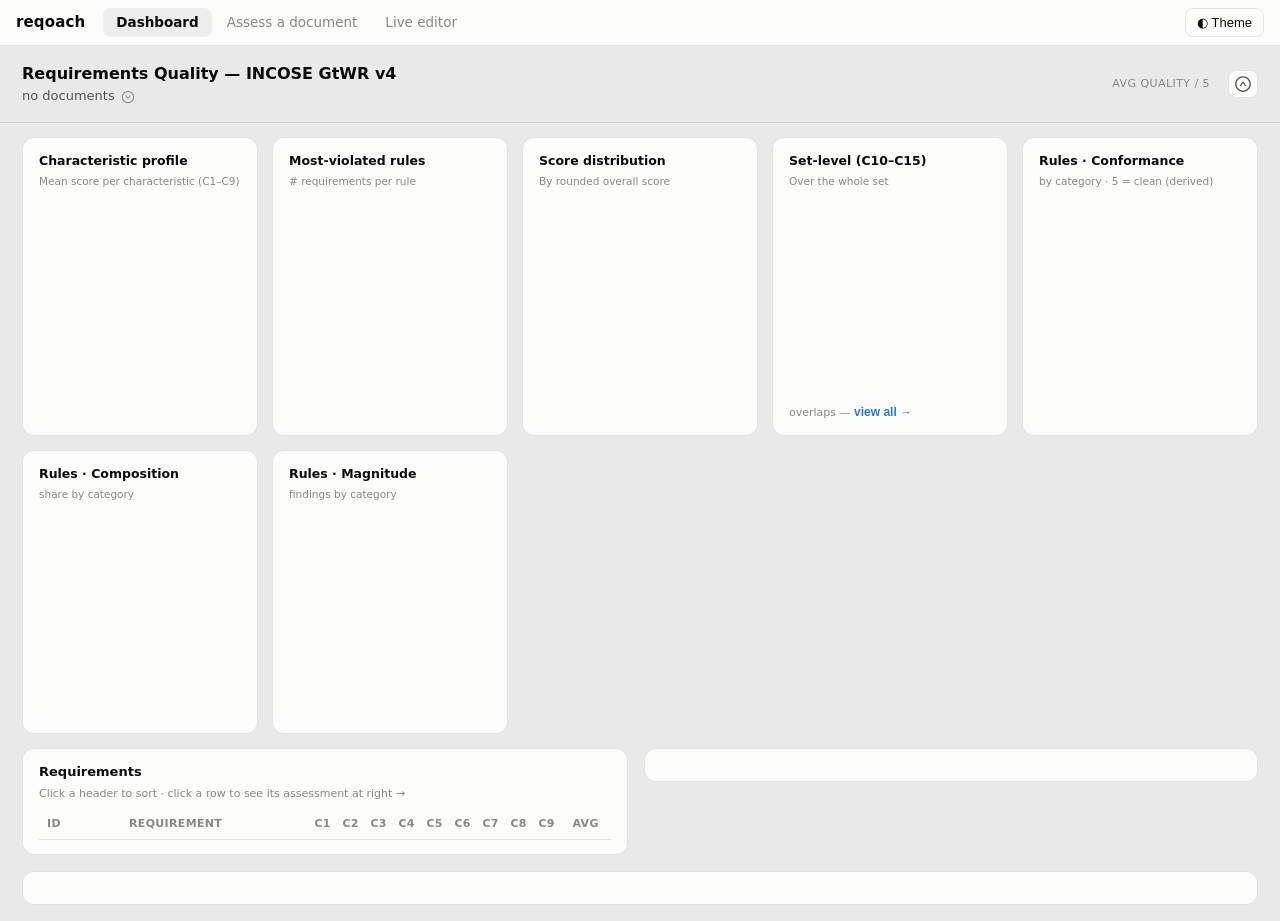
==== frontend/index.html @ 4225b370 "More UI/UX improvements" ====
<!DOCTYPE html>
<html lang="en" data-theme="light">
<head>
<meta charset="utf-8">
<meta name="viewport" content="width=device-width, initial-scale=1">
<title>Requirements Quality — INCOSE Assessment</title>
<style>
  :root{
    --surface:#fcfcfb; --plane:#e9e9e9; --ink:#0b0b0b; --ink2:#52514e; --muted:#898781;
    --grid:#e1e0d9; --axis:#c3c2b7; --border:rgba(11,11,11,.10);
    --accent:#2a78d6;
    --s1:#d03b3b; --s2:#ec835a; --s3:#fab219; --s4:#6bbf59; --s5:#0ca30c;
  }
  html[data-theme="dark"]{
    --surface:#1a1a19; --plane:#0d0d0d; --ink:#fff; --ink2:#c3c2b7; --muted:#898781;
    --grid:#2c2c2a; --axis:#383835; --border:rgba(255,255,255,.10);
    --accent:#3987e5;
    --s1:#d03b3b; --s2:#ec835a; --s3:#fab219; --s4:#6bbf59; --s5:#0ca30c;
  }
  *{box-sizing:border-box}
  /* Fixed-viewport dashboard: the page never scrolls; the bottom panels fill the
     remaining height and scroll internally, adjusting to any resize. */
  body{margin:0;background:var(--plane);color:var(--ink);
    font-family:system-ui,-apple-system,"Segoe UI",sans-serif;font-size:14px;line-height:1.45;
    overflow-y:hidden;height:100vh;display:flex;flex-direction:column}
  header{display:flex;align-items:center;gap:18px;padding:16px 22px;border-bottom:1px solid var(--border);flex:none}
  header h1{font-size:16px;margin:0;font-weight:600}
  header .doc{color:var(--ink2);font-size:13px}
  .health{margin-left:auto;text-align:right}
  .health .n{font-size:30px;font-weight:700;line-height:1}
  .health .l{color:var(--muted);font-size:11px;text-transform:uppercase;letter-spacing:.04em}
  .toggle{border:1px solid var(--border);background:var(--surface);color:var(--ink);
    border-radius:8px;padding:7px 12px;cursor:pointer;font-size:13px}
  /* The document subtitle IS the picker: a native select styled as plain title
     text, with a caret drawn by the wrapper at the right of the selected name.
     app.js sizes the select to the selected option so the caret hugs the text. */
  .doctitle{position:relative;display:inline-flex;align-items:center;margin-top:1px}
  .doctitle::after{content:'';position:absolute;right:4px;top:50%;transform:translateY(-50%);
    pointer-events:none;width:14px;height:14px;background:var(--muted);
    -webkit-mask:url(icons/down-circle-outlined.svg) center/contain no-repeat;
            mask:url(icons/down-circle-outlined.svg) center/contain no-repeat}
  .doctitle select{appearance:none;-webkit-appearance:none;background:transparent;border:none;
    outline:none;color:var(--ink2);font:inherit;font-size:13px;line-height:1.3;
    padding:1px 22px 1px 0;margin:0;max-width:560px;white-space:nowrap;overflow:hidden;
    text-overflow:ellipsis;cursor:pointer}
  .doctitle select:hover{color:var(--ink)}
  .doctitle select:focus-visible{outline:2px solid var(--accent);outline-offset:2px;border-radius:4px}
  /* the popup list options must carry the theme colors, else they're invisible
     (light text on the browser's default white) until hovered in dark mode */
  .doctitle select option{background:var(--surface);color:var(--ink)}
  /* Consolidated page (no overlay/slide): a full-width row of summary charts on
     top, then the requirements table (left) + selected-requirement detail (right). */
  /* Three panels across the bottom: table | requirement detail (C|R) | suggestions.
     Detail is ~20% narrower than before to make room for the suggestions panel. */
  :root{--detail-w:min(820px,48vw); --sugg-w:min(370px,22vw)}
  /* All summary charts in one row; auto-fit wraps them onto more rows as the
     screen shrinks (7 across on wide screens, down to 1 on mobile). */
  .charts{display:grid;grid-template-columns:repeat(auto-fit,minmax(208px,1fr));gap:14px;padding:14px 22px 0;flex:none}
  .charts .chart{height:210px}
  .charts .card h2{font-size:12.5px}
  .charts .card .sub{font-size:10.5px;margin-bottom:6px}
  .charts .opt{color:var(--muted);font-weight:400}
  body.charts-collapsed .charts{display:none}          /* caret in the header collapses the chart row */
  .caret{border:1px solid var(--border);background:var(--surface);border-radius:8px;
    width:30px;height:28px;padding:0;cursor:pointer;display:inline-grid;place-items:center}
  .caret::before{content:'';width:18px;height:18px;background:var(--ink2);
    -webkit-mask:url(icons/up-circle-outlined.svg) center/contain no-repeat;
            mask:url(icons/up-circle-outlined.svg) center/contain no-repeat}
  .caret:hover{background:var(--plane)}
  /* charts visible → up-circle (click to collapse); collapsed → down-circle (click to expand) */
  body.charts-collapsed .caret::before{
    -webkit-mask-image:url(icons/down-circle-outlined.svg);
            mask-image:url(icons/down-circle-outlined.svg)}
  /* Bottom panels fill the remaining viewport height and scroll internally. */
  .split{display:flex;gap:16px;align-items:stretch;padding:14px 22px 16px;flex:1;min-height:0}
  .list-col{flex:1;min-width:0;display:flex;flex-direction:column}
  .list-col > .card{flex:1;min-height:0;display:flex;flex-direction:column}
  .tablewrap{flex:1;min-height:0;overflow:auto}
  .list-col thead th{position:sticky;top:0;background:var(--surface);z-index:1}
  /* requirement text column takes ALL remaining width (score columns stay content-sized);
     text is clamped to 3 lines, full text on hover title */
  /* Fixed layout: ID + score columns have set widths; the requirement column
     (col 2) takes ALL remaining width — so nothing overflows/clips at any size. */
  .list-col table{table-layout:fixed}
  .list-col th, .list-col td{white-space:nowrap;overflow:hidden}
  .list-col td:first-child, .list-col th:first-child{width:82px;padding-right:4px}
  .list-col td:nth-child(n+3):not(:last-child), .list-col th:nth-child(n+3):not(:last-child){width:28px;padding:6px 2px;text-align:center}
  .list-col td:last-child, .list-col th:last-child{width:50px;padding:6px 2px;text-align:center}
  .list-col td:nth-child(n+3) .badge{min-width:20px;padding:1px 3px;font-size:12px}
  .list-col td:nth-child(2){white-space:normal}
  .rtxt{display:-webkit-box;-webkit-line-clamp:3;-webkit-box-orient:vertical;overflow:hidden;line-height:1.4}
  @media (max-width:960px){.split{flex-direction:column} .tablewrap{max-height:none}}
  .grid{display:grid;grid-template-columns:1fr 1fr;gap:16px}
  .card{background:var(--surface);border:1px solid var(--border);border-radius:12px;padding:14px 16px}
  .card h2{font-size:13px;margin:0 0 4px;font-weight:600}
  .card .sub{color:var(--muted);font-size:11px;margin-bottom:8px}
  .chart{width:100%;height:290px}
  .full{grid-column:1/3}
  .rulecharts{display:grid;grid-template-columns:1fr 1fr 1fr;gap:16px;margin-top:6px}
  @media (max-width:900px){.rulecharts{grid-template-columns:1fr}}
  .rc-t{font-size:12px;font-weight:600;color:var(--ink2);text-align:center;margin-bottom:2px}
  .rc-t span{color:var(--muted);font-weight:400;font-size:11px}
  table{width:100%;border-collapse:collapse;font-size:13px}
  th,td{text-align:left;padding:7px 8px;border-bottom:1px solid var(--grid)}
  th{color:var(--muted);font-weight:600;font-size:11px;text-transform:uppercase;letter-spacing:.03em}
  th[data-key]{cursor:pointer;user-select:none;white-space:nowrap} th[data-key]:hover{color:var(--ink2)}
  th.sorted{color:var(--ink)} th .ind{color:var(--accent)}
  tr.req{cursor:pointer} tr.req:hover td{background:var(--plane)}
  /* selected requirement: keep a clear, persistent selection bar while its panel is open */
  tr.req.sel td{background:color-mix(in srgb, var(--accent) 12%, var(--surface))}
  tr.req.sel td:first-child{box-shadow:inset 3px 0 0 var(--accent)}
  tr.req.sel td{border-bottom-color:transparent}
  .badge{display:inline-block;min-width:26px;text-align:center;border-radius:6px;
    padding:2px 6px;color:#fff;font-variant-numeric:tabular-nums;font-weight:600}
  /* Detail + suggestions columns: fill the split height and scroll internally. */
  .detail-col, .sugg-col{flex:none;background:var(--surface);
    border:1px solid var(--border);border-radius:12px;padding:16px 18px;overflow:auto}
  /* Detail column: the head (requirement text + the two radars) stays fixed; only
     the cards/findings below scroll. */
  .detail-col{width:var(--detail-w);overflow:hidden;display:flex;flex-direction:column}
  .detail-col > #drawerBody{flex:1;min-height:0;display:flex;flex-direction:column}
  .detail-head{flex:none}
  .dcharts{display:grid;grid-template-columns:1fr 1fr;gap:18px;margin-top:6px}
  .detail-scroll{flex:1;min-height:0;overflow:auto;display:grid;grid-template-columns:1fr 1fr;gap:18px;margin-top:8px}
  /* single-column scroll body for the rule-centric / overlaps panels (they fill #drawerBody
     directly, which is a fixed-height flex column, so they need their own scroll region) */
  .panel-scroll{flex:1;min-height:0;overflow:auto}
  .sugg-col{width:var(--sugg-w)}
  .detail-col[hidden]{display:none}
  .suggh{margin:0 0 8px;font-size:11px;text-transform:uppercase;letter-spacing:.06em;color:var(--muted);
    padding-bottom:6px;border-bottom:1px solid var(--grid)}
  /* Below 1320px the three columns don't fit — revert to a normal scrolling page. */
  @media (max-width:1320px){
    body{overflow-y:auto;height:auto;display:block}
    .split{flex-wrap:wrap;align-items:flex-start}
    .list-col,.list-col>.card{height:auto;display:block}
    .tablewrap{flex:none;max-height:70vh}
    .detail-col,.sugg-col{height:auto;overflow:visible}
    .detail-col{display:block} .detail-col>#drawerBody{display:block} .detail-scroll{overflow:visible}
    .sugg-col{width:100%}
  }
  @media (max-width:960px){.detail-col,.sugg-col{width:100%}}
  .drawer .close{float:right;cursor:pointer;color:var(--muted);border:none;background:none;font-size:18px}
  .drawer h3{margin:0 0 2px;font-size:15px}
  .rtext{background:var(--plane);border:1px solid var(--border);border-radius:8px;padding:11px 13px;margin:10px 0;line-height:1.75}
  /* requirement detail: C and R as peer columns under the requirement text */
  .cols{display:grid;grid-template-columns:1fr 1fr;gap:18px;align-items:start;margin-top:6px}
  @media (max-width:820px){.cols{grid-template-columns:1fr}}
  .col h4{margin:0 0 8px;font-size:11px;text-transform:uppercase;letter-spacing:.06em;color:var(--muted);
    display:flex;align-items:center;gap:8px;padding-bottom:6px;border-bottom:1px solid var(--grid)}
  .col h4 .meta{margin-left:auto;font-weight:400;letter-spacing:0;text-transform:none;font-size:11.5px}
  .cchar{border:1px solid var(--grid);border-radius:8px;padding:8px 10px;margin:6px 0}
  .cchar .top{display:flex;align-items:center;gap:8px}
  .cchar .name{font-weight:600}
  .cchar .rules{color:var(--muted);font-size:12px;margin-left:auto}
  .cchar .just{color:var(--ink2);font-size:12.5px;margin-top:4px}
  .cchar .ev{font-size:12px;color:var(--s1);margin-top:3px}
  /* R findings column */
  .rcat{font-size:10.5px;text-transform:uppercase;letter-spacing:.05em;color:var(--muted);margin:12px 0 2px;font-weight:600}
  .rcat:first-child{margin-top:0}
  .rfind{border:1px solid var(--grid);border-radius:8px;padding:8px 10px;margin:6px 0;transition:box-shadow .12s}
  .rfind.det{border-left:3px solid var(--accent)}
  .rfind.llm{border-left:3px dashed var(--axis)}
  .rfind.active{box-shadow:0 0 0 2px var(--accent)}
  .rfind .rtop{display:flex;align-items:baseline;gap:8px}
  .rfind .rid{font-weight:600} .rfind .rnm{color:var(--ink2)}
  .rfind .src{margin-left:auto;font-size:10px;text-transform:uppercase;letter-spacing:.03em;color:var(--muted)}
  .rfind .guide{color:var(--ink2);font-size:12px;margin-top:3px}
  .rfind .terms{margin-top:6px;display:flex;flex-wrap:wrap;gap:5px}
  .term{background:var(--plane);border:1px solid var(--border);border-radius:5px;padding:1px 7px;
    font-size:12px;color:var(--s1);font-family:ui-monospace,SFMono-Regular,Menlo,monospace}
  .rnone{color:var(--muted);font-size:12.5px;padding:6px 2px}
  /* inline highlight of offending spans in the requirement text (--s1 is stable across themes) */
  .hl{background:rgba(208,59,59,.14);border-bottom:2px solid var(--s1);border-radius:2px;cursor:help}
  .hl.active{background:rgba(208,59,59,.32)}
  .rclick{cursor:pointer} .rclick:hover .rid{text-decoration:underline}
  .muted{color:var(--muted)}
  .linkbtn{border:none;background:none;color:var(--accent);cursor:pointer;font-size:12px;padding:0;font-weight:600}
  .linkbtn:hover{text-decoration:underline}
  .ovpair .top{display:flex;gap:8px} .ovpair .sc{margin-left:auto;color:var(--muted)}
</style>
<script>document.documentElement.dataset.theme=localStorage.getItem('reqoach-theme')||'light';</script>
<link rel="stylesheet" href="css/nav.css">
</head>
<body>
<header>
  <div><h1>Requirements Quality — INCOSE GtWR v4</h1>
    <div class="doctitle"><select id="docsel" title="Select document"></select></div></div>
  <div class="health"><div class="n" id="health"></div><div class="l">avg quality / 5</div></div>
  <button class="caret" id="chartsToggle" title="Collapse / expand the chart row"></button>
</header>
<section class="charts">
  <div class="card"><h2>Characteristic profile</h2>
    <div class="sub">Mean score per characteristic (C1–C9)</div>
    <div class="chart" id="radar"></div></div>
  <div class="card"><h2>Most-violated rules</h2>
    <div class="sub"># requirements per rule</div>
    <div class="chart" id="rules"></div></div>
  <div class="card"><h2>Score distribution</h2>
    <div class="sub">By rounded overall score</div>
    <div class="chart" id="dist"></div></div>
  <div class="card"><h2>Set-level (C10–C15)</h2>
    <div class="sub">Over the whole set</div>
    <div class="chart" id="setlevel"></div>
    <div class="muted" style="font-size:11px"><span id="ovcount"></span> overlaps —
      <button id="ovBtn" class="linkbtn">view all →</button></div></div>
  <div class="card"><h2>Rules · Conformance</h2>
    <div class="sub">by category · 5 = clean (derived)</div>
    <div class="chart" id="rcat_radar"></div></div>
  <div class="card"><h2>Rules · Composition</h2>
    <div class="sub">share by category</div>
    <div class="chart" id="rcat_donut"></div></div>
  <div class="card"><h2>Rules · Magnitude</h2>
    <div class="sub">findings by category</div>
    <div class="chart" id="rcat_bar"></div></div>
</section>

<div class="split">
  <div class="list-col">
    <div class="card"><h2>Requirements</h2>
      <div class="sub">Click a header to sort · click a row to see its assessment at right →</div>
      <div class="tablewrap"><table><thead><tr>
        <th data-key="req_id">ID<span class="ind"></span></th>
        <th data-key="text">Requirement<span class="ind"></span></th>
        <th data-key="C1">C1<span class="ind"></span></th><th data-key="C2">C2<span class="ind"></span></th>
        <th data-key="C3">C3<span class="ind"></span></th><th data-key="C4">C4<span class="ind"></span></th>
        <th data-key="C5">C5<span class="ind"></span></th><th data-key="C6">C6<span class="ind"></span></th>
        <th data-key="C7">C7<span class="ind"></span></th><th data-key="C8">C8<span class="ind"></span></th>
        <th data-key="C9">C9<span class="ind"></span></th>
        <th data-key="overall">Avg<span class="ind"></span></th>
      </tr></thead><tbody id="reqrows"></tbody></table></div></div>
  </div>
  <aside class="detail-col" id="drawer"><div id="drawerBody"></div></aside>
  <aside class="sugg-col" id="suggcol"><div id="suggBody"></div></aside>
</div>

<script src="vendor/echarts.min.js"></script>
<!-- Multi-document: app.js fetches data/index.json then the selected scorecard.
     The self-contained build (build_preview.py) injects window.SCORECARD here. -->
<script src="js/app.js"></script>
<script src="js/nav.js"></script>
</body>
</html>
---- frontend/css/nav.css ----
/* Shared top navigation for all reqoach pages (dashboard, ingest, monitor,
   editor). Injected by js/nav.js. Uses fallback var chains so it themes
   correctly whether a page defines the dashboard var names (--ink/--muted/
   --border/--surface) or the editor/monitor names (--fg/--mut/--line/--panel). */
.reqoach-nav{
  display:flex; align-items:center; gap:2px;
  padding:0 16px; height:46px;
  background:var(--panel, var(--surface, #fff));
  border-bottom:1px solid var(--line, var(--border, rgba(128,128,128,.2)));
  position:sticky; top:0; z-index:100;
  font:14px/1 system-ui,-apple-system,"Segoe UI",sans-serif;
}
.reqoach-nav .brand{
  font-weight:700; font-size:15px; letter-spacing:.01em; text-decoration:none;
  color:var(--fg, var(--ink, #111)); margin-right:16px;
}
.reqoach-nav a.item{
  color:var(--mut, var(--muted, #777)); text-decoration:none;
  padding:8px 13px; border-radius:8px; font-size:13.5px; white-space:nowrap;
}
.reqoach-nav a.item:hover{
  background:var(--panel2, rgba(128,128,128,.10));
  color:var(--fg, var(--ink, #111));
}
.reqoach-nav a.item.active{
  color:var(--fg, var(--ink, #111)); font-weight:600;
  background:var(--panel2, rgba(128,128,128,.12));
}
.reqoach-nav .spacer{flex:1}
.reqoach-nav .tbtn{
  border:1px solid var(--line, var(--border, rgba(128,128,128,.25)));
  background:transparent; color:var(--fg, var(--ink, #111));
  border-radius:8px; padding:6px 11px; cursor:pointer; font-size:13px;
}
.reqoach-nav .tbtn:hover{background:var(--panel2, rgba(128,128,128,.10))}

/* Scrollbars — noted panel style: thin, rounded, transparent track; the thumb is
   a translucent accent that appears when the scrollable area is hovered. Uses
   fallback var chains so it themes on every page (dashboard --accent, editor --acc). */
*{scrollbar-width:thin;scrollbar-color:transparent transparent}
*:hover{scrollbar-color:color-mix(in srgb, var(--accent, var(--acc, #6096e5)) 55%, transparent) transparent}
::-webkit-scrollbar{width:9px;height:9px}
::-webkit-scrollbar-track{background:transparent;margin:4px 0}
::-webkit-scrollbar-thumb{background:transparent;border-radius:5px;transition:background .2s ease}
:hover::-webkit-scrollbar-thumb{background:color-mix(in srgb, var(--accent, var(--acc, #6096e5)) 50%, transparent)}
::-webkit-scrollbar-thumb:hover{background:color-mix(in srgb, var(--accent, var(--acc, #6096e5)) 80%, transparent)}
::-webkit-scrollbar-corner{background:transparent}
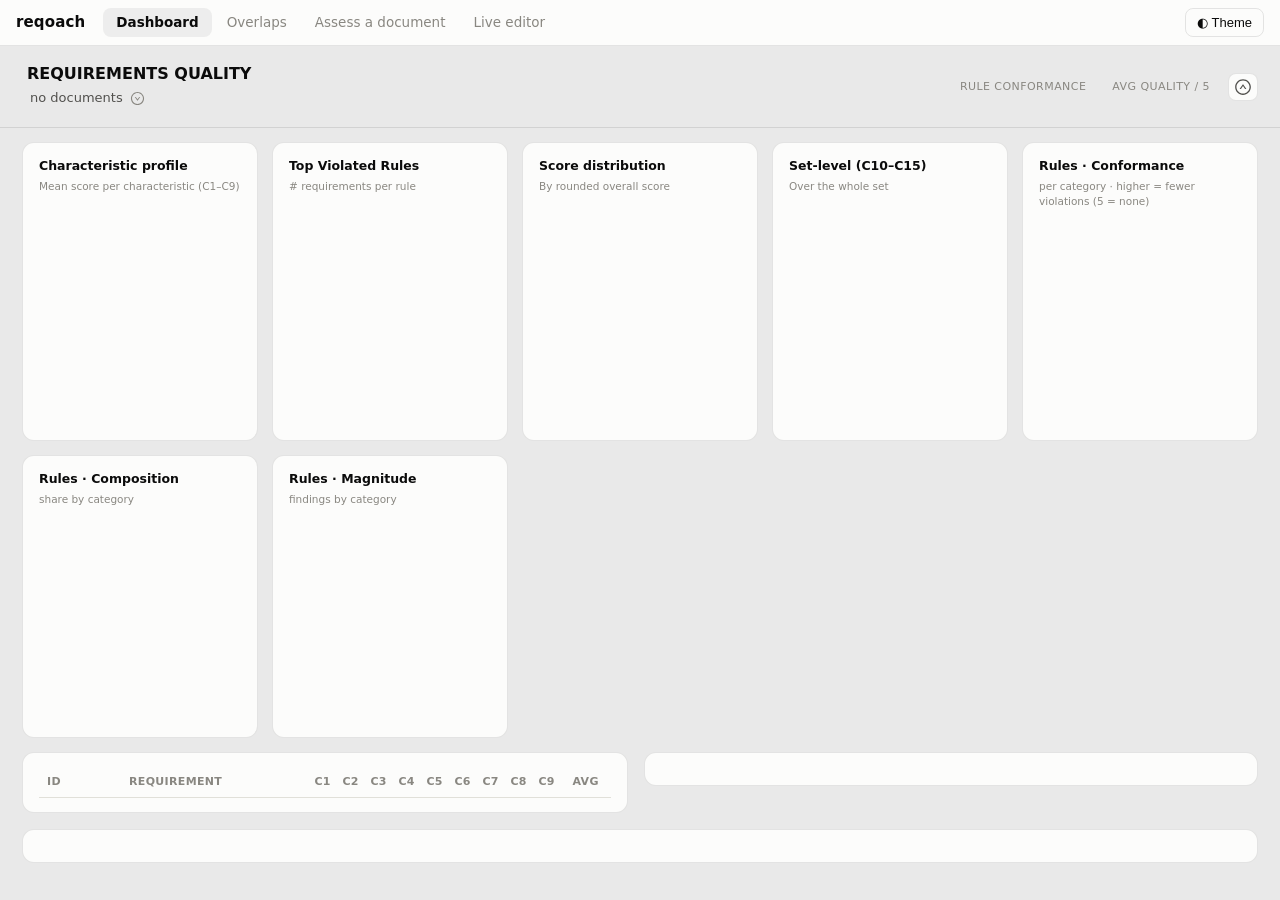
==== commit bf5ca7d7: "Several UI/UX fixes" ====
--- a/frontend/index.html
+++ b/frontend/index.html
@@ -3,7 +3,7 @@
 <head>
 <meta charset="utf-8">
 <meta name="viewport" content="width=device-width, initial-scale=1">
-<title>Requirements Quality — INCOSE Assessment</title>
+<title>reqoach</title>
 <style>
   :root{
     --surface:#fcfcfb; --plane:#e9e9e9; --ink:#0b0b0b; --ink2:#52514e; --muted:#898781;
@@ -24,30 +24,36 @@
     font-family:system-ui,-apple-system,"Segoe UI",sans-serif;font-size:14px;line-height:1.45;
     overflow-y:hidden;height:100vh;display:flex;flex-direction:column}
   header{display:flex;align-items:center;gap:18px;padding:16px 22px;border-bottom:1px solid var(--border);flex:none}
-  header h1{font-size:16px;margin:0;font-weight:600}
+  header h1{font-size:16px;margin:0 0 0 5px;font-weight:600}
   header .doc{color:var(--ink2);font-size:13px}
-  .health{margin-left:auto;text-align:right}
+  .hwrap{margin-left:auto;display:flex;gap:26px;align-items:flex-start}
+  .health{text-align:right}
   .health .n{font-size:30px;font-weight:700;line-height:1}
   .health .l{color:var(--muted);font-size:11px;text-transform:uppercase;letter-spacing:.04em}
   .toggle{border:1px solid var(--border);background:var(--surface);color:var(--ink);
     border-radius:8px;padding:7px 12px;cursor:pointer;font-size:13px}
-  /* The document subtitle IS the picker: a native select styled as plain title
-     text, with a caret drawn by the wrapper at the right of the selected name.
-     app.js sizes the select to the selected option so the caret hugs the text. */
-  .doctitle{position:relative;display:inline-flex;align-items:center;margin-top:1px}
-  .doctitle::after{content:'';position:absolute;right:4px;top:50%;transform:translateY(-50%);
-    pointer-events:none;width:14px;height:14px;background:var(--muted);
+  /* The document subtitle IS the picker: a custom themed dropdown (a native
+     <select> popup can't be styled — it renders in the OS chrome). */
+  .docpick{position:relative;margin-top:1px}
+  .docpick-btn{display:inline-flex;align-items:center;gap:7px;max-width:620px;
+    background:transparent;border:1px solid transparent;border-radius:8px;
+    color:var(--ink2);font:inherit;font-size:13px;line-height:1.3;
+    padding:3px 8px 3px 7px;cursor:pointer;text-align:left}
+  .docpick-btn:hover{color:var(--ink);background:var(--plane)}
+  .docpick-label{white-space:nowrap;overflow:hidden;text-overflow:ellipsis}
+  .docpick-caret{width:15px;height:15px;flex:none;background:var(--muted);transition:transform .15s;
     -webkit-mask:url(icons/down-circle-outlined.svg) center/contain no-repeat;
             mask:url(icons/down-circle-outlined.svg) center/contain no-repeat}
-  .doctitle select{appearance:none;-webkit-appearance:none;background:transparent;border:none;
-    outline:none;color:var(--ink2);font:inherit;font-size:13px;line-height:1.3;
-    padding:1px 22px 1px 0;margin:0;max-width:560px;white-space:nowrap;overflow:hidden;
-    text-overflow:ellipsis;cursor:pointer}
-  .doctitle select:hover{color:var(--ink)}
-  .doctitle select:focus-visible{outline:2px solid var(--accent);outline-offset:2px;border-radius:4px}
-  /* the popup list options must carry the theme colors, else they're invisible
-     (light text on the browser's default white) until hovered in dark mode */
-  .doctitle select option{background:var(--surface);color:var(--ink)}
+  .docpick[data-open="true"] .docpick-caret{background:var(--accent);transform:rotate(180deg)}
+  .docpick-menu{position:absolute;top:calc(100% + 6px);left:0;z-index:200;
+    min-width:300px;max-width:560px;max-height:62vh;overflow:auto;
+    background:var(--surface);border:1px solid var(--border);border-radius:10px;
+    box-shadow:0 12px 34px rgba(0,0,0,.30);padding:6px}
+  .docpick-item{display:flex;align-items:baseline;gap:10px;padding:8px 11px;border-radius:7px;
+    cursor:pointer;color:var(--ink);font-size:13px;white-space:nowrap}
+  .docpick-item:hover{background:var(--plane)}
+  .docpick-item[aria-selected="true"]{background:color-mix(in srgb,var(--accent) 16%,var(--surface));font-weight:600}
+  .docpick-item .cnt{margin-left:auto;color:var(--muted);font-size:12px;font-variant-numeric:tabular-nums}
   /* Consolidated page (no overlay/slide): a full-width row of summary charts on
      top, then the requirements table (left) + selected-requirement detail (right). */
   /* Three panels across the bottom: table | requirement detail (C|R) | suggestions.
@@ -121,6 +127,10 @@
   .detail-col > #drawerBody{flex:1;min-height:0;display:flex;flex-direction:column}
   .detail-head{flex:none}
   .dcharts{display:grid;grid-template-columns:1fr 1fr;gap:18px;margin-top:6px}
+  /* a requirement detail shown in the (narrow) suggestions column: stack the radars */
+  .dcharts.stacked{grid-template-columns:1fr}
+  .sreq .rtext{margin:10px 0}
+  .sreq > .col{margin-top:10px}
   .detail-scroll{flex:1;min-height:0;overflow:auto;display:grid;grid-template-columns:1fr 1fr;gap:18px;margin-top:8px}
   /* single-column scroll body for the rule-centric / overlaps panels (they fill #drawerBody
      directly, which is a fixed-height flex column, so they need their own scroll region) */
@@ -166,9 +176,11 @@
   .rfind .rid{font-weight:600} .rfind .rnm{color:var(--ink2)}
   .rfind .src{margin-left:auto;font-size:10px;text-transform:uppercase;letter-spacing:.03em;color:var(--muted)}
   .rfind .guide{color:var(--ink2);font-size:12px;margin-top:3px}
-  .rfind .terms{margin-top:6px;display:flex;flex-wrap:wrap;gap:5px}
+  .terms{display:flex;flex-wrap:wrap;gap:5px}   /* chips wrap at the panel width, never overflow */
+  .rfind .terms{margin-top:6px}
   .term{background:var(--plane);border:1px solid var(--border);border-radius:5px;padding:1px 7px;
-    font-size:12px;color:var(--s1);font-family:ui-monospace,SFMono-Regular,Menlo,monospace}
+    font-size:12px;color:var(--s1);font-family:ui-monospace,SFMono-Regular,Menlo,monospace;
+    overflow-wrap:anywhere}
   .rnone{color:var(--muted);font-size:12.5px;padding:6px 2px}
   /* inline highlight of offending spans in the requirement text (--s1 is stable across themes) */
   .hl{background:rgba(208,59,59,.14);border-bottom:2px solid var(--s1);border-radius:2px;cursor:help}
@@ -184,16 +196,24 @@
 </head>
 <body>
 <header>
-  <div><h1>Requirements Quality — INCOSE GtWR v4</h1>
-    <div class="doctitle"><select id="docsel" title="Select document"></select></div></div>
-  <div class="health"><div class="n" id="health"></div><div class="l">avg quality / 5</div></div>
+  <div><h1>REQUIREMENTS QUALITY</h1>
+    <div class="docpick" id="docpick" data-open="false">
+      <button class="docpick-btn" id="docpickBtn" aria-haspopup="listbox" aria-expanded="false" title="Select document">
+        <span class="docpick-label" id="docpickLabel"></span><span class="docpick-caret"></span>
+      </button>
+      <div class="docpick-menu" id="docpickMenu" role="listbox" hidden></div>
+    </div></div>
+  <div class="hwrap">
+    <div class="health"><div class="n" id="ruleconf"></div><div class="l">rule conformance</div></div>
+    <div class="health"><div class="n" id="health"></div><div class="l">avg quality / 5</div></div>
+  </div>
   <button class="caret" id="chartsToggle" title="Collapse / expand the chart row"></button>
 </header>
 <section class="charts">
   <div class="card"><h2>Characteristic profile</h2>
     <div class="sub">Mean score per characteristic (C1–C9)</div>
     <div class="chart" id="radar"></div></div>
-  <div class="card"><h2>Most-violated rules</h2>
+  <div class="card"><h2>Top Violated Rules</h2>
     <div class="sub"># requirements per rule</div>
     <div class="chart" id="rules"></div></div>
   <div class="card"><h2>Score distribution</h2>
@@ -201,11 +221,9 @@
     <div class="chart" id="dist"></div></div>
   <div class="card"><h2>Set-level (C10–C15)</h2>
     <div class="sub">Over the whole set</div>
-    <div class="chart" id="setlevel"></div>
-    <div class="muted" style="font-size:11px"><span id="ovcount"></span> overlaps —
-      <button id="ovBtn" class="linkbtn">view all →</button></div></div>
+    <div class="chart" id="setlevel"></div></div>
   <div class="card"><h2>Rules · Conformance</h2>
-    <div class="sub">by category · 5 = clean (derived)</div>
+    <div class="sub">per category · higher = fewer violations (5 = none)</div>
     <div class="chart" id="rcat_radar"></div></div>
   <div class="card"><h2>Rules · Composition</h2>
     <div class="sub">share by category</div>
@@ -217,8 +235,7 @@
 
 <div class="split">
   <div class="list-col">
-    <div class="card"><h2>Requirements</h2>
-      <div class="sub">Click a header to sort · click a row to see its assessment at right →</div>
+    <div class="card">
       <div class="tablewrap"><table><thead><tr>
         <th data-key="req_id">ID<span class="ind"></span></th>
         <th data-key="text">Requirement<span class="ind"></span></th>
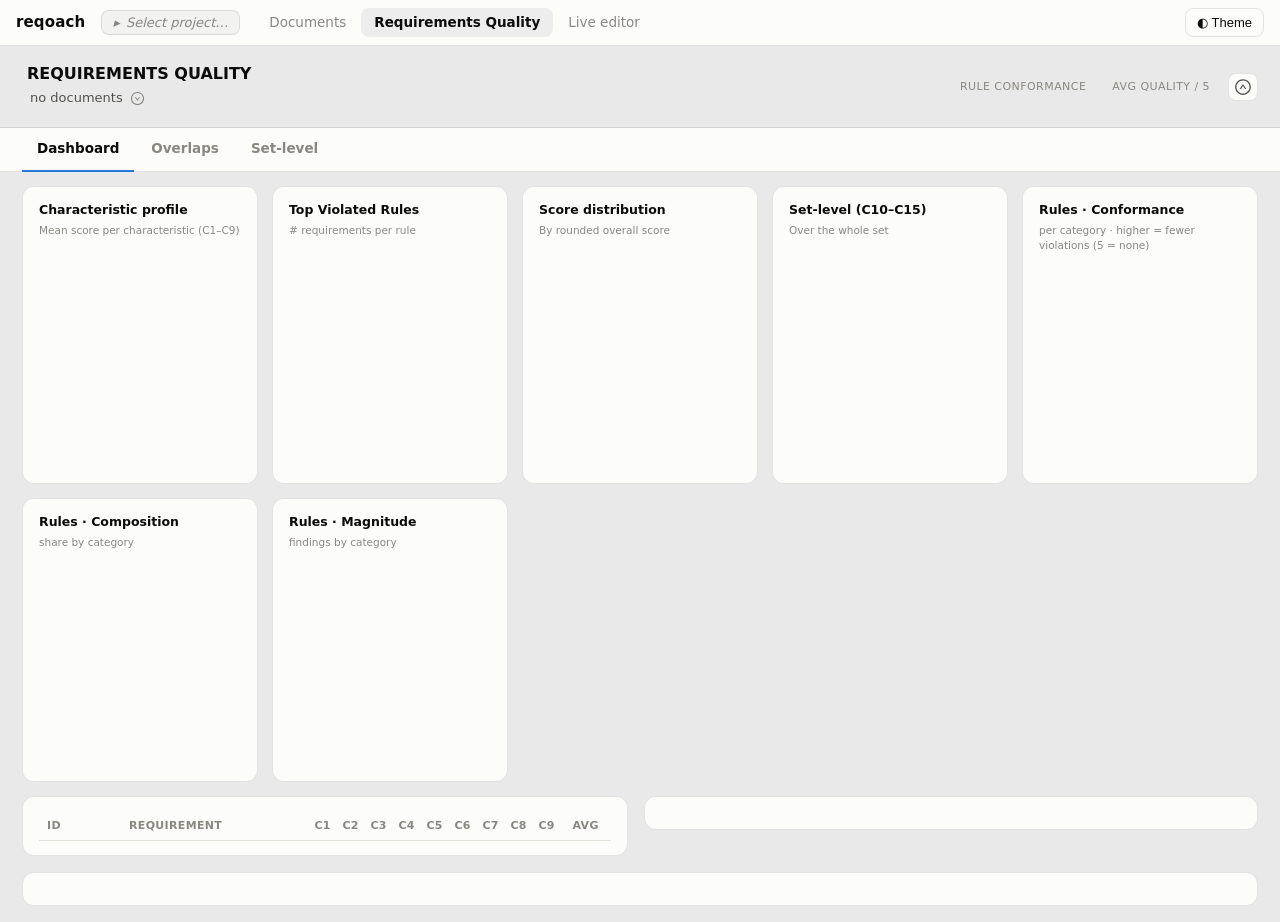
==== commit 1f32e4ea: "Edited files" ====
--- a/frontend/index.html
+++ b/frontend/index.html
@@ -189,7 +189,29 @@
   .muted{color:var(--muted)}
   .linkbtn{border:none;background:none;color:var(--accent);cursor:pointer;font-size:12px;padding:0;font-weight:600}
   .linkbtn:hover{text-decoration:underline}
-  .ovpair .top{display:flex;gap:8px} .ovpair .sc{margin-left:auto;color:var(--muted)}
+  /* Tabs: Dashboard | Overlaps | Set-level (no sliding panels) */
+  .tabbar{flex:none;display:flex;gap:2px;padding:0 22px;border-bottom:1px solid var(--border);background:var(--surface)}
+  .tabbtn{background:none;border:none;padding:11px 15px;color:var(--muted);font:inherit;font-size:13.5px;
+    font-weight:600;cursor:pointer;border-bottom:2px solid transparent;margin-bottom:-1px}
+  .tabbtn:hover{color:var(--ink)} .tabbtn.active{color:var(--ink);border-bottom-color:var(--accent)}
+  .tabpane{flex:1;min-height:0;display:flex;flex-direction:column}
+  .tabpane[hidden]{display:none}
+  #ovBody,#slBody{flex:1;min-height:0;overflow:auto;padding:18px 22px}
+  .paneintro{color:var(--muted);font-size:13px;margin-bottom:14px;max-width:820px}
+  .norun{margin:26px 22px;padding:18px 20px;border:1px solid var(--border);border-radius:11px;
+    background:var(--surface);color:var(--ink2);max-width:560px}
+  .norun b{color:var(--ink)}
+  .ovpair{background:var(--surface);border:1px solid var(--border);border-radius:11px;padding:13px 15px;margin:11px 0;max-width:1000px}
+  .ovpair .ovtop{display:flex;align-items:center;gap:10px;margin-bottom:9px}
+  .ovpair .ovids{font-weight:700;font-size:14px}
+  .ovpair .ovsc{margin-left:auto;min-width:44px;text-align:center;border-radius:6px;padding:2px 9px;
+    color:#fff;font-weight:700;font-size:13px;font-variant-numeric:tabular-nums}
+  .ovpair .ovreq{color:var(--ink2);font-size:13px;margin:5px 0;padding-left:11px;border-left:2px solid var(--grid)}
+  .ovpair .ovreq .rid{font-family:ui-monospace,SFMono-Regular,Menlo,monospace;color:var(--muted);font-size:12px;margin-right:7px}
+  .slcard{background:var(--surface);border:1px solid var(--border);border-radius:11px;padding:13px 15px;margin:10px 0;max-width:1000px}
+  .slcard .sltop{display:flex;align-items:center;gap:10px}
+  .slcard .slname{font-weight:700;font-size:14px}
+  .slcard .sljust{color:var(--ink2);font-size:13px;margin-top:7px}
 </style>
 <script>document.documentElement.dataset.theme=localStorage.getItem('reqoach-theme')||'light';</script>
 <link rel="stylesheet" href="css/nav.css">
@@ -209,6 +231,13 @@
   </div>
   <button class="caret" id="chartsToggle" title="Collapse / expand the chart row"></button>
 </header>
+<div class="tabbar" id="tabbar">
+  <button class="tabbtn active" data-tab="dashboard">Dashboard</button>
+  <button class="tabbtn" data-tab="overlaps">Overlaps</button>
+  <button class="tabbtn" data-tab="setlevel">Set-level</button>
+</div>
+<div class="norun" id="norun" hidden>No quality run yet for this project. Open <b>Documents</b> and click <b>▶ Run Quality</b>.</div>
+<div class="tabpane" id="tab-dashboard">
 <section class="charts">
   <div class="card"><h2>Characteristic profile</h2>
     <div class="sub">Mean score per characteristic (C1–C9)</div>
@@ -250,6 +279,9 @@
   <aside class="detail-col" id="drawer"><div id="drawerBody"></div></aside>
   <aside class="sugg-col" id="suggcol"><div id="suggBody"></div></aside>
 </div>
+</div><!-- /tab-dashboard -->
+<div class="tabpane" id="tab-overlaps" hidden><div id="ovBody"></div></div>
+<div class="tabpane" id="tab-setlevel" hidden><div id="slBody"></div></div>
 
 <script src="vendor/echarts.min.js"></script>
 <!-- Multi-document: app.js fetches data/index.json then the selected scorecard.
--- a/frontend/css/nav.css
+++ b/frontend/css/nav.css
@@ -12,8 +12,19 @@
 }
 .reqoach-nav .brand{
   font-weight:700; font-size:15px; letter-spacing:.01em; text-decoration:none;
-  color:var(--fg, var(--ink, #111)); margin-right:16px;
+  color:var(--fg, var(--ink, #111)); margin-right:14px;
 }
+.reqoach-nav .proj{
+  display:inline-flex; align-items:center; gap:6px; text-decoration:none;
+  color:var(--fg, var(--ink, #111)); font-size:13px; font-weight:600;
+  max-width:220px; white-space:nowrap; overflow:hidden; text-overflow:ellipsis;
+  padding:5px 11px; margin-right:14px; border-radius:8px;
+  border:1px solid var(--line, var(--border, rgba(128,128,128,.25)));
+  background:var(--panel2, rgba(128,128,128,.08));
+}
+.reqoach-nav .proj::before{ content:"▸ "; color:var(--mut, var(--muted, #888)); }
+.reqoach-nav .proj:hover{ border-color:var(--accent, var(--acc, #6096e5)); }
+.reqoach-nav .proj.none{ color:var(--mut, var(--muted, #888)); font-weight:500; font-style:italic; }
 .reqoach-nav a.item{
   color:var(--mut, var(--muted, #777)); text-decoration:none;
   padding:8px 13px; border-radius:8px; font-size:13.5px; white-space:nowrap;
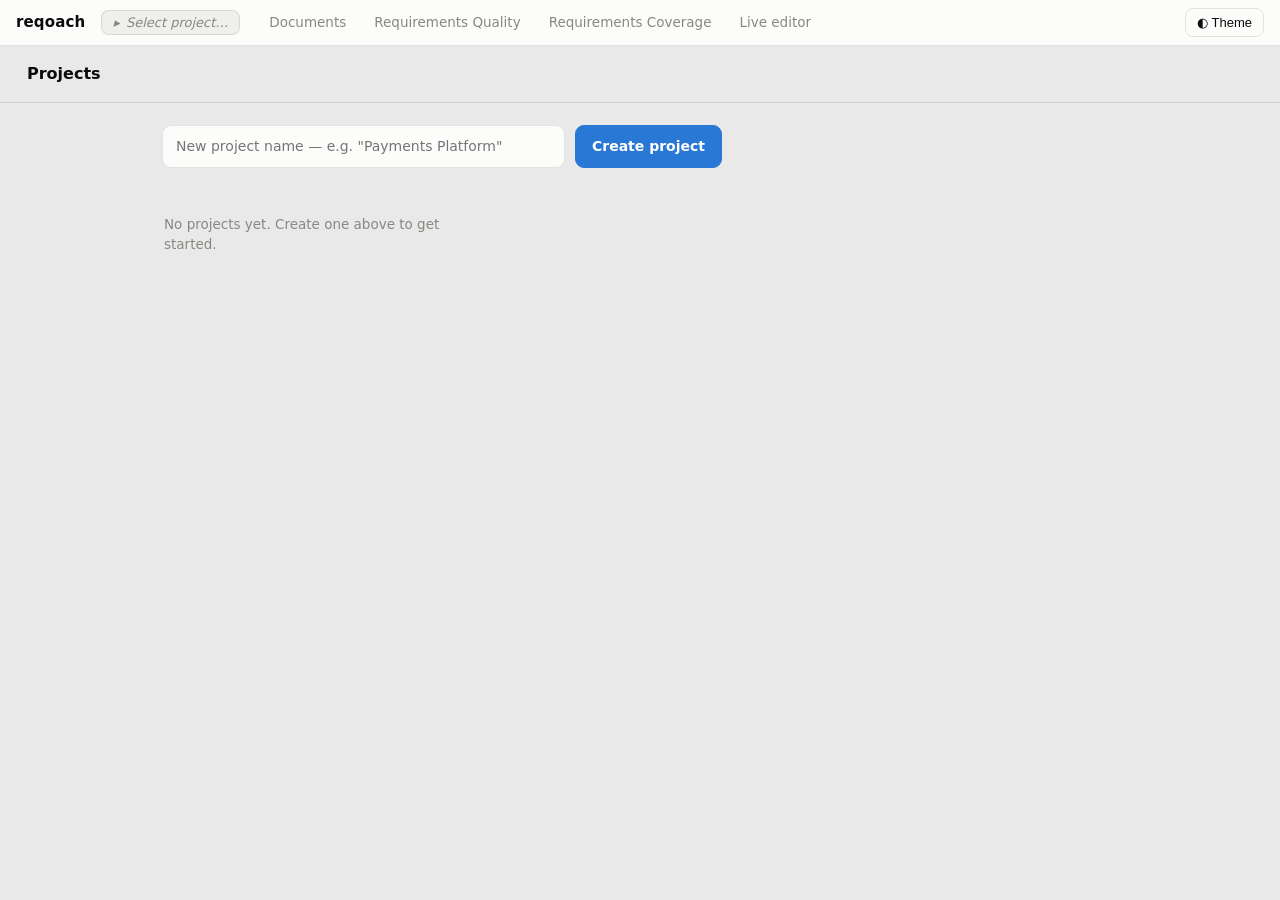
==== commit 5250accd: "Add Projects support" ====
--- a/frontend/index.html
+++ b/frontend/index.html
@@ -5,6 +5,9 @@
 <meta name="viewport" content="width=device-width, initial-scale=1">
 <title>reqoach</title>
 <style>
+  /* Hidden until app.js decides: reveal for a project/inlined build, or redirect to the
+     switcher with no flash. (Projects mode is project-scoped.) */
+  body{visibility:hidden}
   :root{
     --surface:#fcfcfb; --plane:#e9e9e9; --ink:#0b0b0b; --ink2:#52514e; --muted:#898781;
     --grid:#e1e0d9; --axis:#c3c2b7; --border:rgba(11,11,11,.10);
@@ -276,8 +279,8 @@
         <th data-key="overall">Avg<span class="ind"></span></th>
       </tr></thead><tbody id="reqrows"></tbody></table></div></div>
   </div>
+  <aside class="sugg-col" id="suggcol"><div id="suggBody"></div></aside>
   <aside class="detail-col" id="drawer"><div id="drawerBody"></div></aside>
-  <aside class="sugg-col" id="suggcol"><div id="suggBody"></div></aside>
 </div>
 </div><!-- /tab-dashboard -->
 <div class="tabpane" id="tab-overlaps" hidden><div id="ovBody"></div></div>
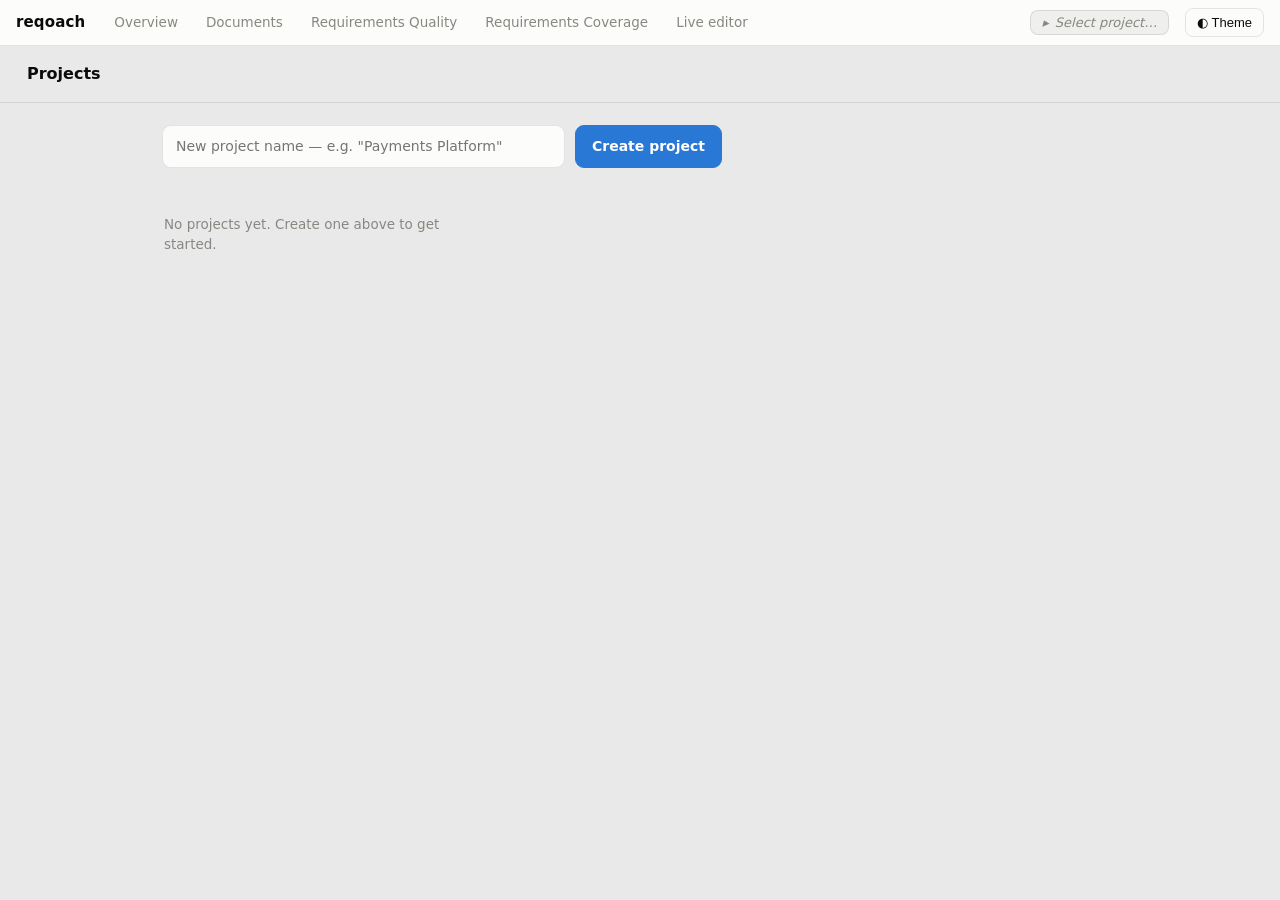
==== commit 24731b5a: "Dashboard UI/UX improvements" ====
--- a/frontend/index.html
+++ b/frontend/index.html
@@ -172,8 +172,7 @@
   .rcat{font-size:10.5px;text-transform:uppercase;letter-spacing:.05em;color:var(--muted);margin:12px 0 2px;font-weight:600}
   .rcat:first-child{margin-top:0}
   .rfind{border:1px solid var(--grid);border-radius:8px;padding:8px 10px;margin:6px 0;transition:box-shadow .12s}
-  .rfind.det{border-left:3px solid var(--accent)}
-  .rfind.llm{border-left:3px dashed var(--axis)}
+  /* deterministic vs judge-flagged is shown by the top-right label; no redundant left border */
   .rfind.active{box-shadow:0 0 0 2px var(--accent)}
   .rfind .rtop{display:flex;align-items:baseline;gap:8px}
   .rfind .rid{font-weight:600} .rfind .rnm{color:var(--ink2)}
@@ -193,7 +192,10 @@
   .linkbtn{border:none;background:none;color:var(--accent);cursor:pointer;font-size:12px;padding:0;font-weight:600}
   .linkbtn:hover{text-decoration:underline}
   /* Tabs: Dashboard | Overlaps | Set-level (no sliding panels) */
-  .tabbar{flex:none;display:flex;gap:2px;padding:0 22px;border-bottom:1px solid var(--border);background:var(--surface)}
+  .tabbar{flex:none;display:flex;align-items:center;gap:2px;padding:0 22px;border-bottom:1px solid var(--border);background:var(--surface)}
+  .tabbar .caret{margin-left:auto}                              /* push the chart toggle to the right */
+  /* the chart toggle only applies to the Dashboard tab's chart row */
+  body[data-tab="overlaps"] .tabbar .caret, body[data-tab="setlevel"] .tabbar .caret{display:none}
   .tabbtn{background:none;border:none;padding:11px 15px;color:var(--muted);font:inherit;font-size:13.5px;
     font-weight:600;cursor:pointer;border-bottom:2px solid transparent;margin-bottom:-1px}
   .tabbtn:hover{color:var(--ink)} .tabbtn.active{color:var(--ink);border-bottom-color:var(--accent)}
@@ -232,12 +234,12 @@
     <div class="health"><div class="n" id="ruleconf"></div><div class="l">rule conformance</div></div>
     <div class="health"><div class="n" id="health"></div><div class="l">avg quality / 5</div></div>
   </div>
-  <button class="caret" id="chartsToggle" title="Collapse / expand the chart row"></button>
 </header>
 <div class="tabbar" id="tabbar">
   <button class="tabbtn active" data-tab="dashboard">Dashboard</button>
   <button class="tabbtn" data-tab="overlaps">Overlaps</button>
   <button class="tabbtn" data-tab="setlevel">Set-level</button>
+  <button class="caret" id="chartsToggle" title="Collapse / expand the chart row"></button>
 </div>
 <div class="norun" id="norun" hidden>No quality run yet for this project. Open <b>Documents</b> and click <b>▶ Run Quality</b>.</div>
 <div class="tabpane" id="tab-dashboard">
@@ -279,8 +281,8 @@
         <th data-key="overall">Avg<span class="ind"></span></th>
       </tr></thead><tbody id="reqrows"></tbody></table></div></div>
   </div>
+  <aside class="detail-col" id="drawer"><div id="drawerBody"></div></aside>
   <aside class="sugg-col" id="suggcol"><div id="suggBody"></div></aside>
-  <aside class="detail-col" id="drawer"><div id="drawerBody"></div></aside>
 </div>
 </div><!-- /tab-dashboard -->
 <div class="tabpane" id="tab-overlaps" hidden><div id="ovBody"></div></div>
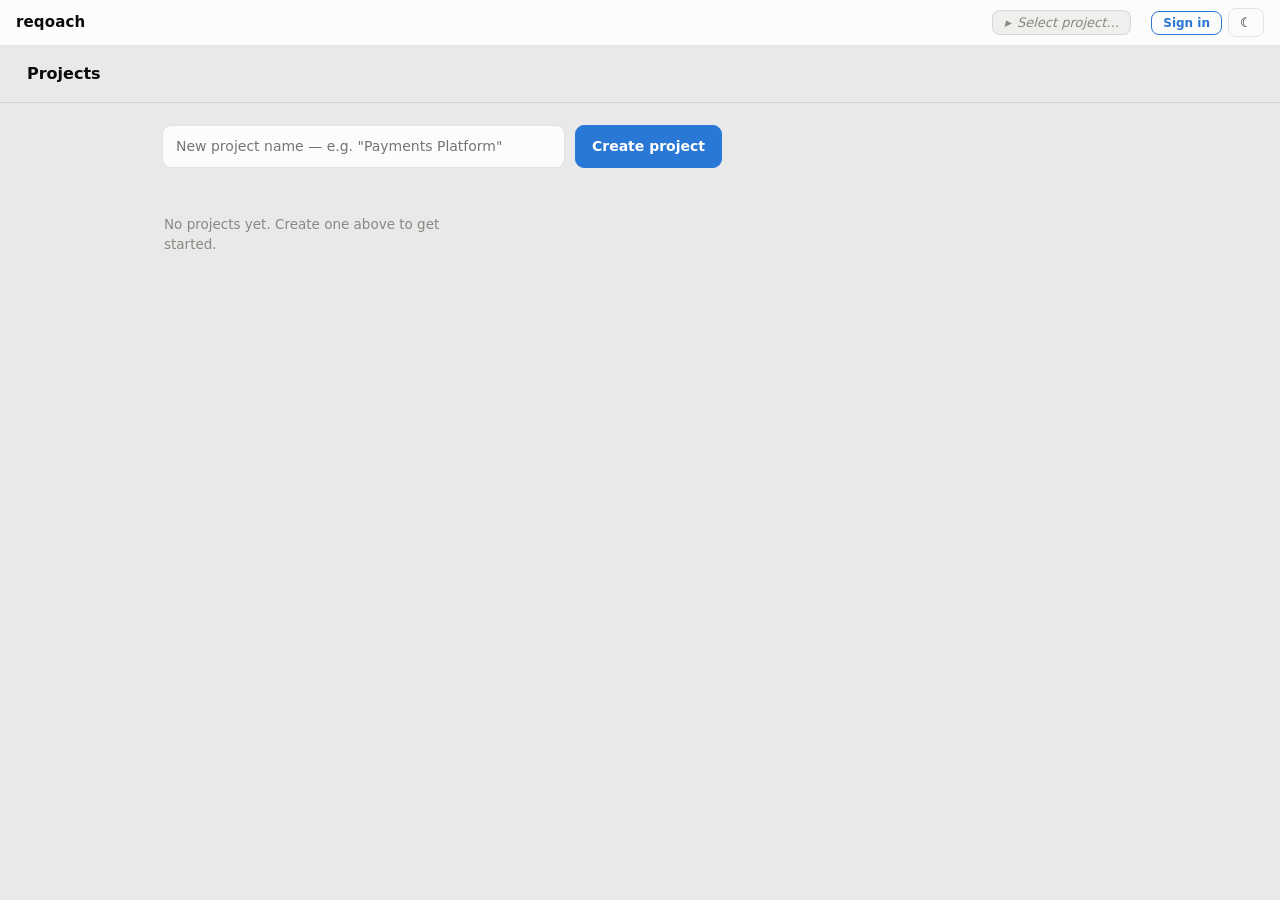
==== commit c3a23761: "Refactor UI to show dedicated lanes per role" ====
--- a/frontend/index.html
+++ b/frontend/index.html
@@ -218,7 +218,7 @@
   .slcard .slname{font-weight:700;font-size:14px}
   .slcard .sljust{color:var(--ink2);font-size:13px;margin-top:7px}
 </style>
-<script>document.documentElement.dataset.theme=localStorage.getItem('reqoach-theme')||'light';</script>
+<script>document.documentElement.dataset.theme=(document.cookie.split('; ').find(c=>c.startsWith('reqoach-theme='))||'=light').split('=')[1];</script>
 <link rel="stylesheet" href="css/nav.css">
 </head>
 <body>
--- a/frontend/css/nav.css
+++ b/frontend/css/nav.css
@@ -45,6 +45,54 @@
 }
 .reqoach-nav .tbtn:hover{background:var(--panel2, rgba(128,128,128,.10))}
 
+/* Row 2 — lifecycle phases (Overview / Requirements / Architecture / …). */
+.reqoach-phases{
+  display:flex; align-items:center; gap:2px;
+  padding:0 12px; height:42px; overflow-x:auto;
+  background:var(--panel, var(--surface, #fff));
+  border-bottom:1px solid var(--line, var(--border, rgba(128,128,128,.2)));
+  position:sticky; top:46px; z-index:99;
+  font:14px/1 system-ui,-apple-system,"Segoe UI",sans-serif;
+}
+.reqoach-phases .phase{
+  color:var(--mut, var(--muted, #777)); text-decoration:none;
+  padding:8px 14px; border-radius:8px; font-size:13.5px; white-space:nowrap;
+}
+.reqoach-phases .phase:hover{ background:var(--panel2, rgba(128,128,128,.10)); color:var(--fg, var(--ink,#111)); }
+.reqoach-phases .phase.active{ color:var(--fg, var(--ink,#111)); font-weight:600; background:var(--panel2, rgba(128,128,128,.12)); }
+.reqoach-phases .phase.soon{ color:var(--mut, var(--muted,#aaa)); opacity:.45; cursor:default; }
+
+/* Row 3 — sub-tabs inside the Requirements section. */
+.reqoach-subtabs{
+  display:flex; align-items:center; gap:18px;
+  padding:0 18px; height:38px; overflow-x:auto;
+  background:var(--plane, var(--panel2, transparent));
+  border-bottom:1px solid var(--line, var(--border, rgba(128,128,128,.15)));
+  position:sticky; top:88px; z-index:98;
+  font:13px/1 system-ui,-apple-system,"Segoe UI",sans-serif;
+}
+.reqoach-subtabs .subtab{
+  color:var(--mut, var(--muted,#888)); text-decoration:none;
+  padding:9px 2px; font-size:13px; white-space:nowrap; border-bottom:2px solid transparent;
+}
+.reqoach-subtabs .subtab:hover{ color:var(--fg, var(--ink,#111)); }
+.reqoach-subtabs .subtab.active{ color:var(--fg, var(--ink,#111)); font-weight:600; border-bottom-color:var(--accent, var(--acc,#6096e5)); }
+
+/* Google identity control (sign-in state) */
+.reqoach-nav .authbox{display:inline-flex;align-items:center;gap:8px;margin:0 4px}
+.reqoach-nav .authbox .who{
+  font-size:12px;color:var(--mut, var(--muted, #888));max-width:180px;
+  overflow:hidden;text-overflow:ellipsis;white-space:nowrap;
+}
+.reqoach-nav .authbox .authlink{
+  font-size:12px;font-weight:600;text-decoration:none;
+  color:var(--accent, var(--acc, #6096e5));
+}
+.reqoach-nav .authbox .authlink:hover{text-decoration:underline}
+.reqoach-nav .authbox .authlink.signin{
+  border:1px solid var(--accent, var(--acc, #6096e5));border-radius:8px;padding:5px 11px;
+}
+
 /* Scrollbars — noted panel style: thin, rounded, transparent track; the thumb is
    a translucent accent that appears when the scrollable area is hovered. Uses
    fallback var chains so it themes on every page (dashboard --accent, editor --acc). */
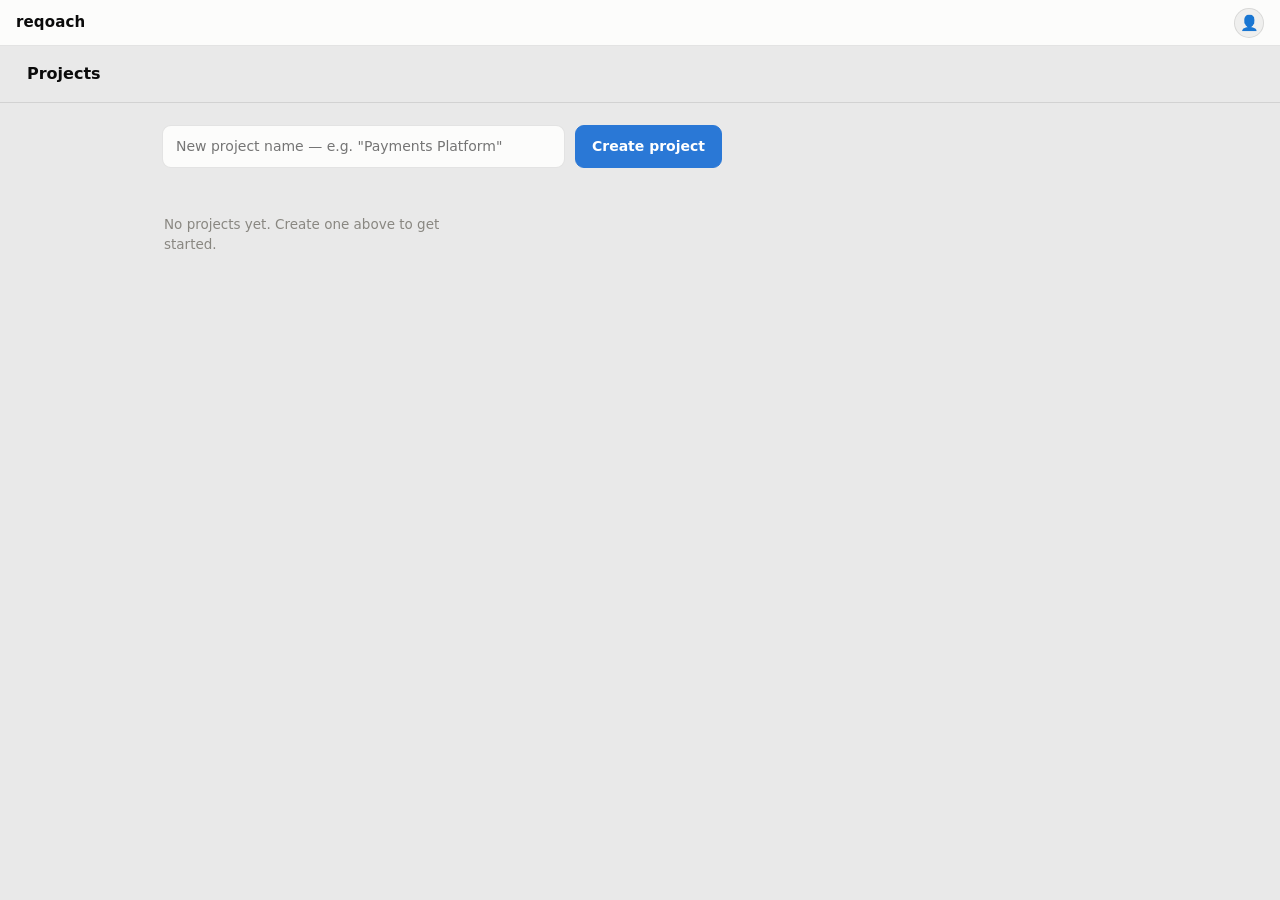
==== commit 793a3336: "Fix top banner consistency across all the menu options" ====
--- a/frontend/index.html
+++ b/frontend/index.html
@@ -26,7 +26,7 @@
   body{margin:0;background:var(--plane);color:var(--ink);
     font-family:system-ui,-apple-system,"Segoe UI",sans-serif;font-size:14px;line-height:1.45;
     overflow-y:hidden;height:100vh;display:flex;flex-direction:column}
-  header{display:flex;align-items:center;gap:18px;padding:16px 22px;border-bottom:1px solid var(--border);flex:none}
+  header{display:flex;align-items:center;gap:14px;padding:10px 16px 10px 12px;border-bottom:1px solid var(--border);flex:none}
   header h1{font-size:16px;margin:0 0 0 5px;font-weight:600}
   header .doc{color:var(--ink2);font-size:13px}
   .hwrap{margin-left:auto;display:flex;gap:26px;align-items:flex-start}
@@ -223,7 +223,7 @@
 </head>
 <body>
 <header>
-  <div><h1>REQUIREMENTS QUALITY</h1>
+  <div><h1 id="ptitle">Requirements Quality</h1>
     <div class="docpick" id="docpick" data-open="false">
       <button class="docpick-btn" id="docpickBtn" aria-haspopup="listbox" aria-expanded="false" title="Select document">
         <span class="docpick-label" id="docpickLabel"></span><span class="docpick-caret"></span>
--- a/frontend/css/nav.css
+++ b/frontend/css/nav.css
@@ -45,6 +45,26 @@
 }
 .reqoach-nav .tbtn:hover{background:var(--panel2, rgba(128,128,128,.10))}
 
+/* Banner title doubles as the active-project selector (#ptitle). */
+.project-select{ position:relative; cursor:pointer; display:inline-block; }
+.project-select::after{ content:" ▾"; font-size:1.2em; color:var(--muted, var(--mut, #888)); }
+.project-pop{
+  position:absolute; top:100%; left:0; margin-top:8px; min-width:230px; max-height:60vh; overflow:auto;
+  z-index:250; background:var(--surface, var(--panel, #fff));
+  border:1px solid var(--border, var(--line, rgba(128,128,128,.25)));
+  border-radius:10px; padding:6px; box-shadow:0 10px 28px rgba(0,0,0,.16);
+  font:14px/1.2 system-ui,-apple-system,"Segoe UI",sans-serif; font-weight:400;
+}
+.project-pop .pp-item{
+  display:block; padding:8px 11px; border-radius:7px; text-decoration:none; white-space:nowrap;
+  color:var(--ink, var(--fg, #111)); font-weight:400;
+}
+.project-pop .pp-item:hover{ background:var(--panel2, rgba(128,128,128,.12)); }
+.project-pop .pp-item.active{ font-weight:700; }
+.project-pop .pp-all{ border-top:1px solid var(--border, var(--line, rgba(128,128,128,.18))); margin-top:4px;
+  color:var(--accent, var(--acc, #6096e5)); }
+.project-pop .pp-note{ padding:10px 11px; color:var(--muted, var(--mut, #888)); }
+
 /* Row 2 — lifecycle phases (Overview / Requirements / Architecture / …). */
 .reqoach-phases{
   display:flex; align-items:center; gap:2px;
@@ -78,6 +98,37 @@
 .reqoach-subtabs .subtab:hover{ color:var(--fg, var(--ink,#111)); }
 .reqoach-subtabs .subtab.active{ color:var(--fg, var(--ink,#111)); font-weight:600; border-bottom-color:var(--accent, var(--acc,#6096e5)); }
 
+/* Identity: an avatar button (photo or generic icon) that opens a dropdown. */
+.reqoach-nav .usermenu{ position:relative; margin-left:6px; display:inline-flex; }
+.reqoach-nav .avatarbtn{
+  border:0; background:transparent; padding:0; cursor:pointer; line-height:0; border-radius:50%;
+}
+.reqoach-nav .avatar{
+  width:30px; height:30px; border-radius:50%; display:inline-grid; place-items:center;
+  object-fit:cover; overflow:hidden; font-size:15px;
+  border:1px solid var(--line, var(--border, rgba(128,128,128,.3)));
+  background:var(--panel2, rgba(128,128,128,.12)); color:var(--fg, var(--ink, #111));
+}
+.reqoach-nav .avatarbtn:hover .avatar{ border-color:var(--accent, var(--acc, #6096e5)); }
+.reqoach-nav .um-pop{
+  position:absolute; top:40px; right:0; min-width:190px; z-index:200;
+  background:var(--panel, var(--surface, #fff));
+  border:1px solid var(--line, var(--border, rgba(128,128,128,.25)));
+  border-radius:10px; padding:6px; box-shadow:0 8px 24px rgba(0,0,0,.14);
+}
+.reqoach-nav .um-pop.hidden{ display:none; }
+.reqoach-nav .um-name{ font-size:13px; font-weight:600; color:var(--fg, var(--ink, #111)); padding:6px 10px 0; }
+.reqoach-nav .um-email{ font-size:11.5px; color:var(--mut, var(--muted, #888)); padding:0 10px 6px;
+  max-width:260px; overflow:hidden; text-overflow:ellipsis; white-space:nowrap; }
+.reqoach-nav .um-sep{ height:1px; background:var(--line, var(--border, rgba(128,128,128,.18))); margin:4px 0; }
+.reqoach-nav .um-item{
+  display:block; width:100%; text-align:left; box-sizing:border-box;
+  border:0; background:transparent; cursor:pointer; text-decoration:none;
+  color:var(--fg, var(--ink, #111)); font:inherit; font-size:13px;
+  padding:8px 10px; border-radius:7px; white-space:nowrap;
+}
+.reqoach-nav .um-item:hover{ background:var(--panel2, rgba(128,128,128,.12)); }
+
 /* Google identity control (sign-in state) */
 .reqoach-nav .authbox{display:inline-flex;align-items:center;gap:8px;margin:0 4px}
 .reqoach-nav .authbox .who{
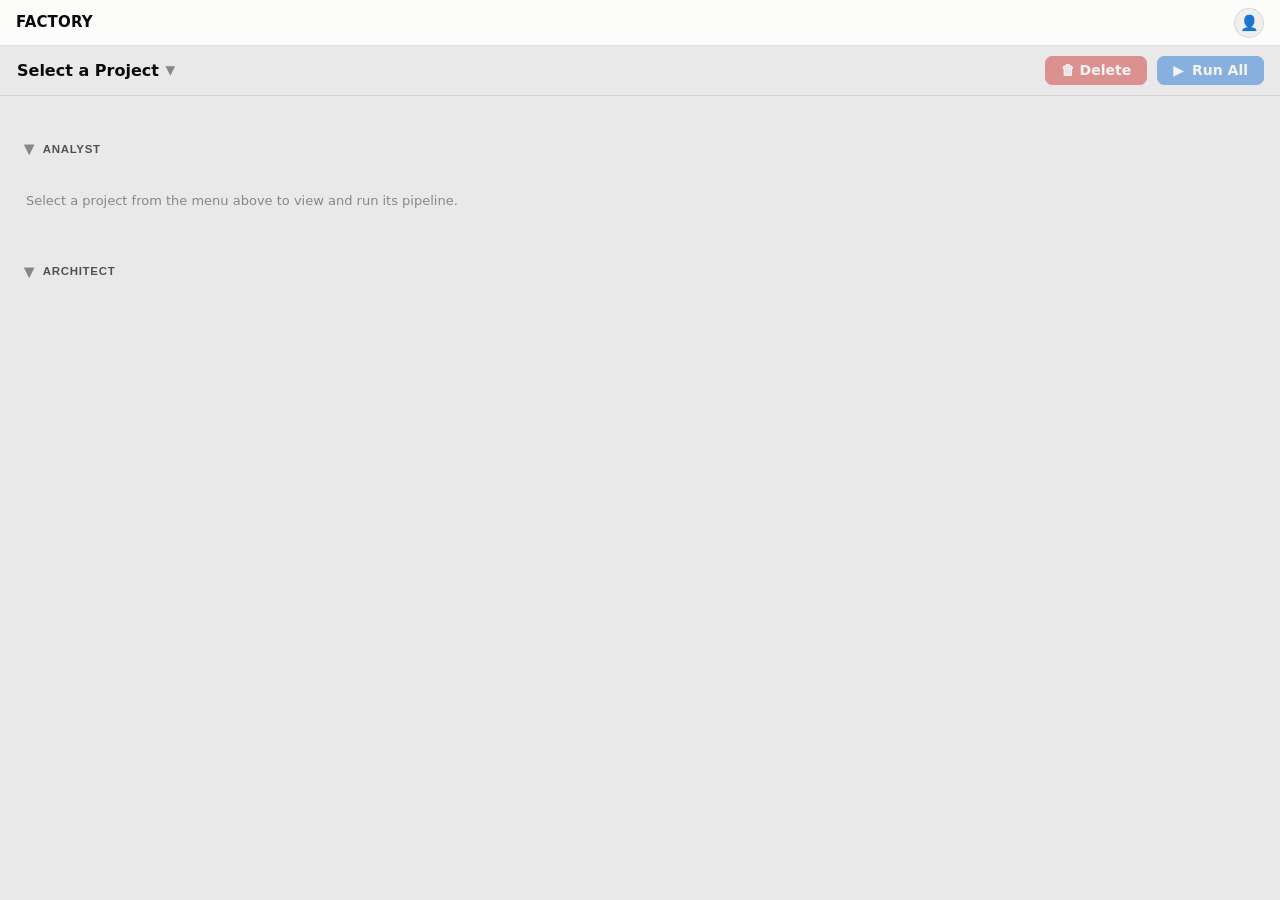
==== commit 56f87dcb: "Refactor menus and fix pages layout" ====
--- a/frontend/index.html
+++ b/frontend/index.html
@@ -29,9 +29,9 @@
   header{display:flex;align-items:center;gap:14px;padding:10px 16px 10px 12px;border-bottom:1px solid var(--border);flex:none}
   header h1{font-size:16px;margin:0 0 0 5px;font-weight:600}
   header .doc{color:var(--ink2);font-size:13px}
-  .hwrap{margin-left:auto;display:flex;gap:26px;align-items:flex-start}
-  .health{text-align:right}
-  .health .n{font-size:30px;font-weight:700;line-height:1}
+  .hwrap{margin-left:auto;display:flex;gap:26px;align-items:center}
+  .health{display:flex;align-items:center;gap:10px}
+  .health .n{font-size:24px;font-weight:700;line-height:1}
   .health .l{color:var(--muted);font-size:11px;text-transform:uppercase;letter-spacing:.04em}
   .toggle{border:1px solid var(--border);background:var(--surface);color:var(--ink);
     border-radius:8px;padding:7px 12px;cursor:pointer;font-size:13px}
@@ -191,14 +191,11 @@
   .muted{color:var(--muted)}
   .linkbtn{border:none;background:none;color:var(--accent);cursor:pointer;font-size:12px;padding:0;font-weight:600}
   .linkbtn:hover{text-decoration:underline}
-  /* Tabs: Dashboard | Overlaps | Set-level (no sliding panels) */
-  .tabbar{flex:none;display:flex;align-items:center;gap:2px;padding:0 22px;border-bottom:1px solid var(--border);background:var(--surface)}
-  .tabbar .caret{margin-left:auto}                              /* push the chart toggle to the right */
-  /* the chart toggle only applies to the Dashboard tab's chart row */
-  body[data-tab="overlaps"] .tabbar .caret, body[data-tab="setlevel"] .tabbar .caret{display:none}
-  .tabbtn{background:none;border:none;padding:11px 15px;color:var(--muted);font:inherit;font-size:13.5px;
-    font-weight:600;cursor:pointer;border-bottom:2px solid transparent;margin-bottom:-1px}
-  .tabbtn:hover{color:var(--ink)} .tabbtn.active{color:var(--ink);border-bottom-color:var(--accent)}
+  /* Dashboard | Overlaps are views selected from the Requirements sub-tab bar (nav.js). */
+  /* The chart-collapse toggle (#chartsToggle) is docked into that bar and applies only to
+     the Dashboard's chart row — hide it on the Overlaps view. */
+  body[data-tab="overlaps"] .caret, body[data-tab="setlevel"] .caret{display:none}
+  .caret[hidden]{display:none}   /* the class sets display:inline-grid, which would otherwise beat the UA [hidden] rule */
   .tabpane{flex:1;min-height:0;display:flex;flex-direction:column}
   .tabpane[hidden]{display:none}
   #ovBody,#slBody{flex:1;min-height:0;overflow:auto;padding:18px 22px}
@@ -224,23 +221,18 @@
 <body>
 <header>
   <div><h1 id="ptitle">Requirements Quality</h1>
-    <div class="docpick" id="docpick" data-open="false">
+    <div class="docpick" id="docpick" data-open="false" style="display:none">
       <button class="docpick-btn" id="docpickBtn" aria-haspopup="listbox" aria-expanded="false" title="Select document">
         <span class="docpick-label" id="docpickLabel"></span><span class="docpick-caret"></span>
       </button>
       <div class="docpick-menu" id="docpickMenu" role="listbox" hidden></div>
     </div></div>
   <div class="hwrap">
-    <div class="health"><div class="n" id="ruleconf"></div><div class="l">rule conformance</div></div>
-    <div class="health"><div class="n" id="health"></div><div class="l">avg quality / 5</div></div>
+    <div class="health"><div class="l">rule conformance</div><div class="n" id="ruleconf"></div></div>
+    <div class="health"><div class="l">avg quality / 5</div><div class="n" id="health"></div></div>
   </div>
 </header>
-<div class="tabbar" id="tabbar">
-  <button class="tabbtn active" data-tab="dashboard">Dashboard</button>
-  <button class="tabbtn" data-tab="overlaps">Overlaps</button>
-  <button class="tabbtn" data-tab="setlevel">Set-level</button>
-  <button class="caret" id="chartsToggle" title="Collapse / expand the chart row"></button>
-</div>
+<button class="caret" id="chartsToggle" title="Collapse / expand the chart row" hidden></button>
 <div class="norun" id="norun" hidden>No quality run yet for this project. Open <b>Documents</b> and click <b>▶ Run Quality</b>.</div>
 <div class="tabpane" id="tab-dashboard">
 <section class="charts">
